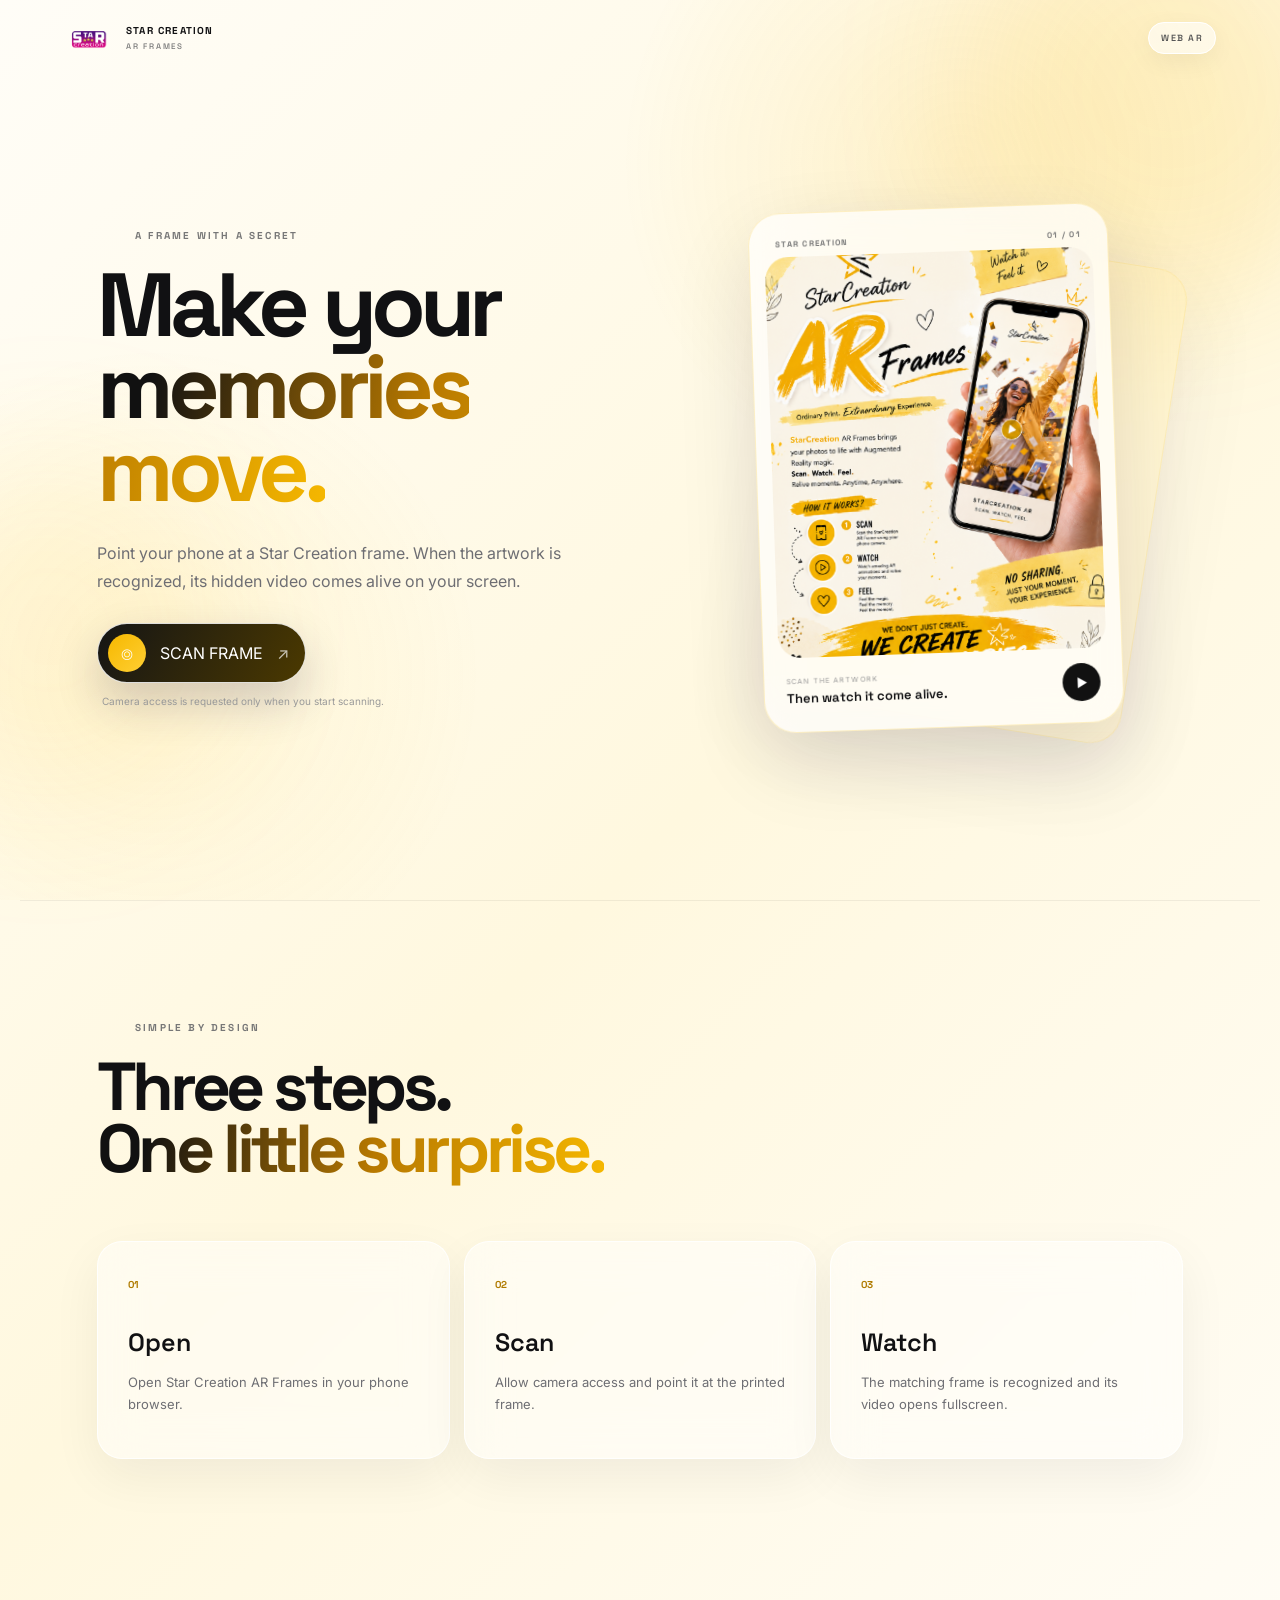
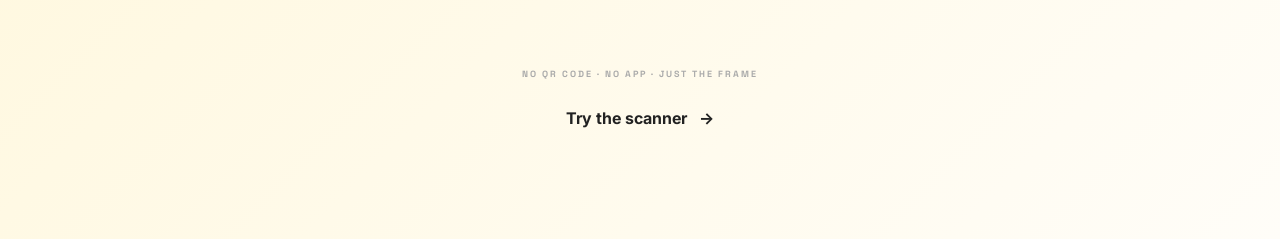
==== index.html @ 76650bda "Yellow glassmorphism AR website" ====
<!doctype html>
<html lang="en">
<head>
  <meta charset="utf-8">
  <meta name="viewport" content="width=device-width,initial-scale=1,viewport-fit=cover">
  <meta name="theme-color" content="#f5f5f7">
  <title>Star Creation AR Frames</title>
  <link rel="preconnect" href="https://fonts.googleapis.com">
  <link rel="preconnect" href="https://fonts.gstatic.com" crossorigin>
  <link href="https://fonts.googleapis.com/css2?family=Inter:wght@400;500;600;700&family=Space+Grotesk:wght@500;600;700&display=swap" rel="stylesheet">
  <link rel="stylesheet" href="style.css">
</head>
<body>
  <div class="ambient ambient-one"></div>
  <div class="ambient ambient-two"></div>

  <header class="nav">
    <a class="logo" href="#">
      <img src="assets/logo.png" alt="Star Creation">
      <span>STAR CREATION <b>AR FRAMES</b></span>
    </a>
    <div class="nav-pill">WEB AR</div>
  </header>

  <main>
    <section class="hero">
      <div class="hero-copy">
        <div class="eyebrow"><span></span> A FRAME WITH A SECRET</div>
        <h1>Make your<br><em>memories move.</em></h1>
        <p class="lead">
          Point your phone at a Star Creation frame. When the artwork is recognized,
          its hidden video comes alive on your screen.
        </p>
        <button class="scan-btn" id="startBtn">
          <span class="scan-icon">⌾</span>
          <span>SCAN FRAME</span>
          <span class="arrow">↗</span>
        </button>
        <p class="privacy">Camera access is requested only when you start scanning.</p>
      </div>

      <div class="hero-card-wrap">
        <div class="glass-card back-card"></div>
        <div class="glass-card main-card">
          <div class="card-top">
            <span>STAR CREATION</span>
            <span>01 / 01</span>
          </div>
          <div class="card-art">
            <img src="assets/home-preview.jpg" alt="Star Creation Frames preview">
            <div class="card-sheen"></div>
          </div>
          <div class="card-bottom">
            <div>
              <small>SCAN THE ARTWORK</small>
              <strong>Then watch it come alive.</strong>
            </div>
            <span class="play">▶</span>
          </div>
        </div>
      </div>
    </section>

    <section class="info">
      <div class="section-head">
        <div class="eyebrow"><span></span> SIMPLE BY DESIGN</div>
        <h2>Three steps.<br><em>One little surprise.</em></h2>
      </div>
      <div class="steps">
        <article class="glass-panel">
          <span>01</span>
          <h3>Open</h3>
          <p>Open Star Creation AR Frames in your phone browser.</p>
        </article>
        <article class="glass-panel">
          <span>02</span>
          <h3>Scan</h3>
          <p>Allow camera access and point it at the printed frame.</p>
        </article>
        <article class="glass-panel">
          <span>03</span>
          <h3>Watch</h3>
          <p>The matching frame is recognized and its video opens fullscreen.</p>
        </article>
      </div>
    </section>

    <section class="bottom-cta">
      <p>NO QR CODE · NO APP · JUST THE FRAME</p>
      <button class="text-btn" id="bottomScan">Try the scanner <span>→</span></button>
    </section>
  </main>

  <section class="scanner" id="scanner" aria-hidden="true">
    <div class="scanner-bar">
      <button class="round-btn" id="closeScanner" aria-label="Close">×</button>
      <div class="scanner-title">STAR CREATION <span>AR FRAMES</span></div>
      <div class="live-dot"></div>
    </div>

    <div class="camera-stage">
      <video id="camera" autoplay muted playsinline></video>
      <div class="camera-dim"></div>

      <div class="target-guide">
        <i class="corner tl"></i>
        <i class="corner tr"></i>
        <i class="corner bl"></i>
        <i class="corner br"></i>
        <div class="scan-line"></div>
      </div>

      <div class="scan-copy">
        <div class="radar">◎</div>
        <strong id="scanTitle">STARTING CAMERA</strong>
        <p id="scanText">Please allow camera access.</p>
        <small id="scanDebug">Preparing recognition…</small>
      </div>
    </div>

    <div class="scanner-footer">
      <span id="scannerHint">Point the rear camera at the printed frame.</span>
    </div>

    <div class="video-view" id="videoView" aria-hidden="true">
      <video id="experienceVideo" src="videos/ar-video.mp4" playsinline webkit-playsinline preload="auto"></video>
      <div class="video-gradient"></div>
      <div class="video-top-label">✦ EXPERIENCE UNLOCKED</div>
      <div class="video-controls">
        <button class="video-control" id="muteBtn">🔇 SOUND</button>
        <button class="video-control" id="replayBtn">↻ REPLAY</button>
        <button class="video-control" id="againBtn">SCAN AGAIN</button>
      </div>
    </div>
  </section>

  <div class="toast" id="toast"></div>

  <script async src="https://docs.opencv.org/4.x/opencv.js"></script>
  <script src="app.js"></script>
</body>
</html>
---- style.css ----
*{box-sizing:border-box}
:root{
  --bg:#f5f5f7;--ink:#111113;--muted:#6e6e73;--glass:rgba(255,255,255,.56);
  --glass-strong:rgba(255,255,255,.76);--line:rgba(255,255,255,.72);
  --purple:#7657ff;--pink:#ff4f9a;--shadow:0 30px 80px rgba(25,20,50,.12)
}
html{scroll-behavior:smooth}
body{margin:0;min-height:100vh;color:var(--ink);font-family:Inter,Arial,sans-serif;background:linear-gradient(135deg,#fffdf7 0%,#fff8df 48%,#fffdf8 100%);overflow-x:hidden}
button{font:inherit}
.ambient{position:fixed;border-radius:50%;filter:blur(70px);pointer-events:none;opacity:.5;z-index:-1}
.ambient-one{width:420px;height:420px;right:-100px;top:-120px;background:rgba(246,184,0,.25)}
.ambient-two{width:360px;height:360px;left:-130px;bottom:10%;background:rgba(255,207,51,.20)}
.nav{height:76px;padding:0 5vw;display:flex;align-items:center;justify-content:space-between}
.logo{display:flex;align-items:center;gap:10px;text-decoration:none;color:var(--ink)}
.logo img{width:52px;height:38px;object-fit:contain}
.logo span{font:700 10px/1.25 "Space Grotesk";letter-spacing:.12em}
.logo b{display:block;color:#777;font-weight:500;font-size:8px;letter-spacing:.22em;margin-top:4px}
.nav-pill{font:600 9px "Space Grotesk";letter-spacing:.16em;color:#555;background:rgba(255,255,255,.6);border:1px solid #fff;border-radius:999px;padding:9px 12px;box-shadow:0 8px 25px rgba(0,0,0,.05)}
.hero{min-height:calc(100vh - 76px);max-width:1240px;margin:auto;padding:70px 6vw 110px;display:grid;grid-template-columns:1.02fr .98fr;align-items:center;gap:6vw}
.eyebrow{font:700 10px "Space Grotesk";letter-spacing:.22em;color:#777;margin-bottom:22px}.eyebrow span{display:inline-block;width:24px;height:1px;background:linear-gradient(90deg,var(--yellow),#ffcf33);vertical-align:middle;margin-right:9px}
h1,h2{font-family:"Space Grotesk";letter-spacing:-.065em;line-height:.92;margin:0}h1{font-size:clamp(55px,7vw,96px)}h1 em,h2 em{font-style:normal;background:linear-gradient(100deg,#111 10%,#b87900 55%,#f6b800);-webkit-background-clip:text;background-clip:text;color:transparent}
.lead{max-width:530px;color:var(--muted);font-size:16px;line-height:1.75;margin:28px 0}
.scan-btn{border:1px solid rgba(255,255,255,.85);border-radius:999px;background:linear-gradient(120deg,#151515,#4b3900);color:#fff;padding:10px 16px 10px 10px;display:flex;align-items:center;gap:14px;box-shadow:0 20px 45px rgba(42,32,75,.2);cursor:pointer}
.scan-icon{width:38px;height:38px;border-radius:50%;display:grid;place-items:center;background:linear-gradient(135deg,#f6b800,#ffcf33);font-size:20px}.arrow{font-size:16px;opacity:.7}.privacy{font-size:10px;color:#999;margin:12px 0 0 5px}
.hero-card-wrap{height:590px;display:grid;place-items:center;position:relative}.glass-card{position:absolute;width:min(360px,74%);border-radius:32px;border:1px solid rgba(255,255,255,.9);background:rgba(255,255,255,.48);backdrop-filter:blur(25px);-webkit-backdrop-filter:blur(25px);box-shadow:var(--shadow)}
.back-card{height:480px;transform:rotate(9deg) translate(42px,8px);opacity:.62}.main-card{height:520px;padding:15px;display:flex;flex-direction:column;justify-content:space-between;transform:rotate(-2deg)}
.card-top{display:flex;justify-content:space-between;padding:10px 11px 8px;font:700 8px "Space Grotesk";letter-spacing:.16em;color:#777}
.card-art{position:relative;flex:1;border-radius:23px;overflow:hidden;background:#ddd}.card-art img{width:100%;height:100%;object-fit:cover;display:block}.card-sheen{position:absolute;inset:0;background:linear-gradient(120deg,transparent 25%,rgba(255,255,255,.4),transparent 55%);transform:translateX(-100%);animation:sheen 4s infinite}@keyframes sheen{50%,100%{transform:translateX(100%)}}
.card-bottom{display:flex;justify-content:space-between;align-items:center;padding:15px 7px 6px}.card-bottom small{display:block;font-size:7px;letter-spacing:.16em;color:#999}.card-bottom strong{display:block;font:600 13px "Space Grotesk";margin-top:4px}.play{width:38px;height:38px;border-radius:50%;display:grid;place-items:center;background:#111;color:#fff;font-size:12px}
.info{max-width:1240px;margin:auto;padding:120px 6vw;border-top:1px solid rgba(0,0,0,.06)}h2{font-size:clamp(44px,5.3vw,72px)}.steps{display:grid;grid-template-columns:repeat(3,1fr);gap:14px;margin-top:60px}.glass-panel{padding:30px;border:1px solid rgba(255,255,255,.85);border-radius:25px;background:rgba(255,255,255,.47);backdrop-filter:blur(22px);box-shadow:0 18px 50px rgba(20,18,35,.06)}.glass-panel span{font:700 10px "Space Grotesk";color:#b07b00}.glass-panel h3{font:600 25px "Space Grotesk";margin:34px 0 10px}.glass-panel p{font-size:13px;line-height:1.7;color:var(--muted)}
.bottom-cta{text-align:center;padding:80px 20px 110px}.bottom-cta p{font:700 9px "Space Grotesk";letter-spacing:.22em;color:#aaa}.text-btn{margin-top:18px;border:0;background:none;color:#222;font-weight:700;cursor:pointer}.text-btn span{margin-left:8px}
.scanner{position:fixed;inset:0;z-index:100;background:#000;visibility:hidden;opacity:0;transition:.25s}.scanner.active{visibility:visible;opacity:1}
.scanner-bar{position:absolute;z-index:5;left:0;right:0;top:0;height:78px;padding:15px 18px;display:flex;align-items:center;justify-content:space-between;background:linear-gradient(#0008,transparent)}
.round-btn{width:42px;height:42px;border:1px solid #ffffff2b;border-radius:50%;background:#ffffff10;color:#fff;font-size:28px;cursor:pointer}.scanner-title{font:700 10px "Space Grotesk";letter-spacing:.16em}.scanner-title span{opacity:.45}.live-dot{width:7px;height:7px;border-radius:50%;background:#ff486e;box-shadow:0 0 12px #ff486e}
.camera-stage{position:absolute;inset:0}.camera-stage>video{width:100%;height:100%;object-fit:cover}.camera-dim{position:absolute;inset:0;background:radial-gradient(ellipse at center,transparent 25%,#0002 60%,#0008)}
.target-guide{position:absolute;left:50%;top:44%;transform:translate(-50%,-50%);width:min(78vw,430px);aspect-ratio:4/5;border:1px solid #fff1}
.corner{position:absolute;width:44px;height:44px;border-color:#fff;border-style:solid}.tl{left:-2px;top:-2px;border-width:2px 0 0 2px}.tr{right:-2px;top:-2px;border-width:2px 2px 0 0}.bl{left:-2px;bottom:-2px;border-width:0 0 2px 2px}.br{right:-2px;bottom:-2px;border-width:0 2px 2px 0}.scan-line{position:absolute;left:4%;right:4%;top:8%;height:1px;background:linear-gradient(90deg,transparent,#f6b800,transparent);box-shadow:0 0 20px #f6b800;animation:scan 2.6s ease-in-out infinite}@keyframes scan{0%,100%{top:8%;opacity:.3}50%{top:92%;opacity:1}}
.scan-copy{position:absolute;left:50%;top:67%;transform:translateX(-50%);text-align:center;width:90%;color:#fff;text-shadow:0 2px 16px #000}.radar{font-size:34px;margin-bottom:8px}.scan-copy strong{font:700 12px "Space Grotesk";letter-spacing:.18em}.scan-copy p{font-size:12px;color:#ddd;margin:8px 0}.scan-copy small{font:9px monospace;color:#bbb}
.scanner-footer{position:absolute;z-index:5;left:0;right:0;bottom:0;padding:24px;text-align:center;background:linear-gradient(transparent,#000d);color:#bbb;font-size:10px}
.video-view{position:absolute;inset:0;z-index:20;background:#000;display:none}.video-view.show{display:block}.video-view>video{width:100%;height:100%;object-fit:contain;background:#000}.video-gradient{position:absolute;inset:0;background:linear-gradient(#0005,transparent 22%,transparent 72%,#0009);pointer-events:none}.video-top-label{position:absolute;top:26px;left:50%;transform:translateX(-50%);padding:9px 13px;border:1px solid #fff3;border-radius:999px;background:#0005;color:#fff;font:700 8px "Space Grotesk";letter-spacing:.15em}.video-controls{position:absolute;bottom:28px;left:0;right:0;display:flex;justify-content:center;gap:7px;flex-wrap:wrap}.video-control{border:1px solid #fff3;border-radius:999px;background:#0007;color:#fff;padding:10px 13px;font:700 9px Inter;cursor:pointer}
.toast{position:fixed;z-index:200;bottom:24px;left:50%;transform:translate(-50%,20px);opacity:0;background:#fff;color:#111;padding:11px 16px;border-radius:999px;font-size:11px;font-weight:700;transition:.25s;max-width:90%;text-align:center}.toast.show{opacity:1;transform:translate(-50%,0)}
@media(max-width:820px){.hero{grid-template-columns:1fr;padding-top:35px}.hero-card-wrap{height:470px;order:-1}.main-card{height:410px}.back-card{height:380px}.hero-copy{text-align:center}.lead{margin:22px auto}.scan-btn{margin:auto}.privacy{margin-bottom:0}.steps{grid-template-columns:1fr}.info{padding-top:85px}.logo span{display:none}}

/* Star Creation yellow contrast theme */
body::before{
  content:"";
  position:fixed;
  inset:0;
  pointer-events:none;
  z-index:-2;
  background:
    radial-gradient(circle at 75% 18%, rgba(246,184,0,.12), transparent 28%),
    radial-gradient(circle at 12% 75%, rgba(255,207,51,.10), transparent 25%);
}
.hero-card-wrap .main-card{
  background:rgba(255,255,255,.72);
  border-color:rgba(246,184,0,.20);
}
.hero-card-wrap .back-card{
  background:rgba(255,235,160,.38);
  border-color:rgba(246,184,0,.20);
}
.card-art img{
  filter:none;
  opacity:1;
}
.scan-btn:hover{
  transform:translateY(-2px);
  box-shadow:0 24px 50px rgba(160,110,0,.24);
}
.scan-btn{transition:.2s ease}
.glass-panel:hover{
  border-color:rgba(246,184,0,.35);
  box-shadow:0 22px 55px rgba(120,80,0,.10);
}
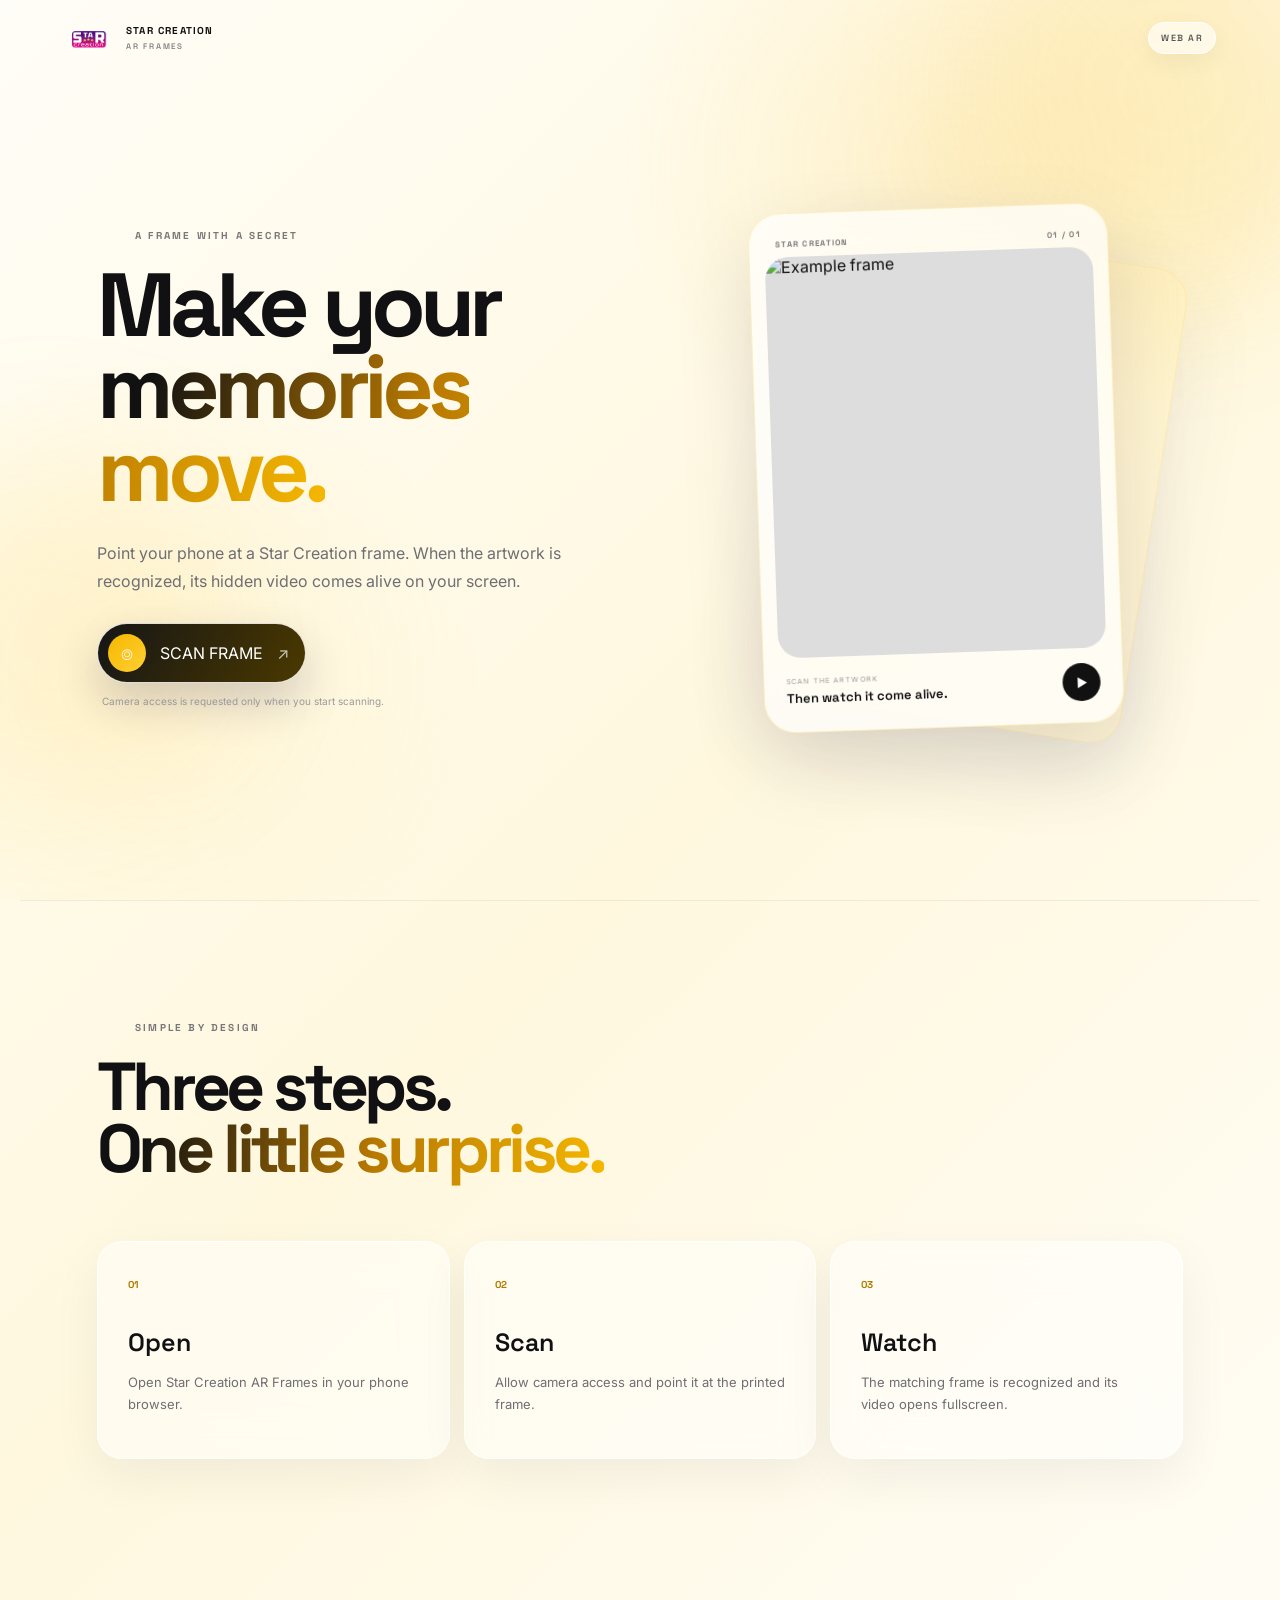
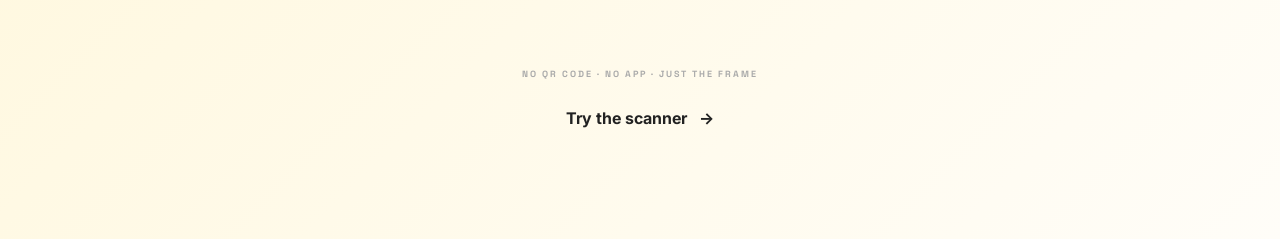
==== commit 3c2e25a7: "Update index.html" ====
--- a/index.html
+++ b/index.html
@@ -47,7 +47,7 @@
             <span>01 / 01</span>
           </div>
           <div class="card-art">
-            <img src="assets/home-preview.jpg" alt="Star Creation Frames preview">
+            <img src="assets/target-poster.jpg" alt="Example frame">
             <div class="card-sheen"></div>
           </div>
           <div class="card-bottom">
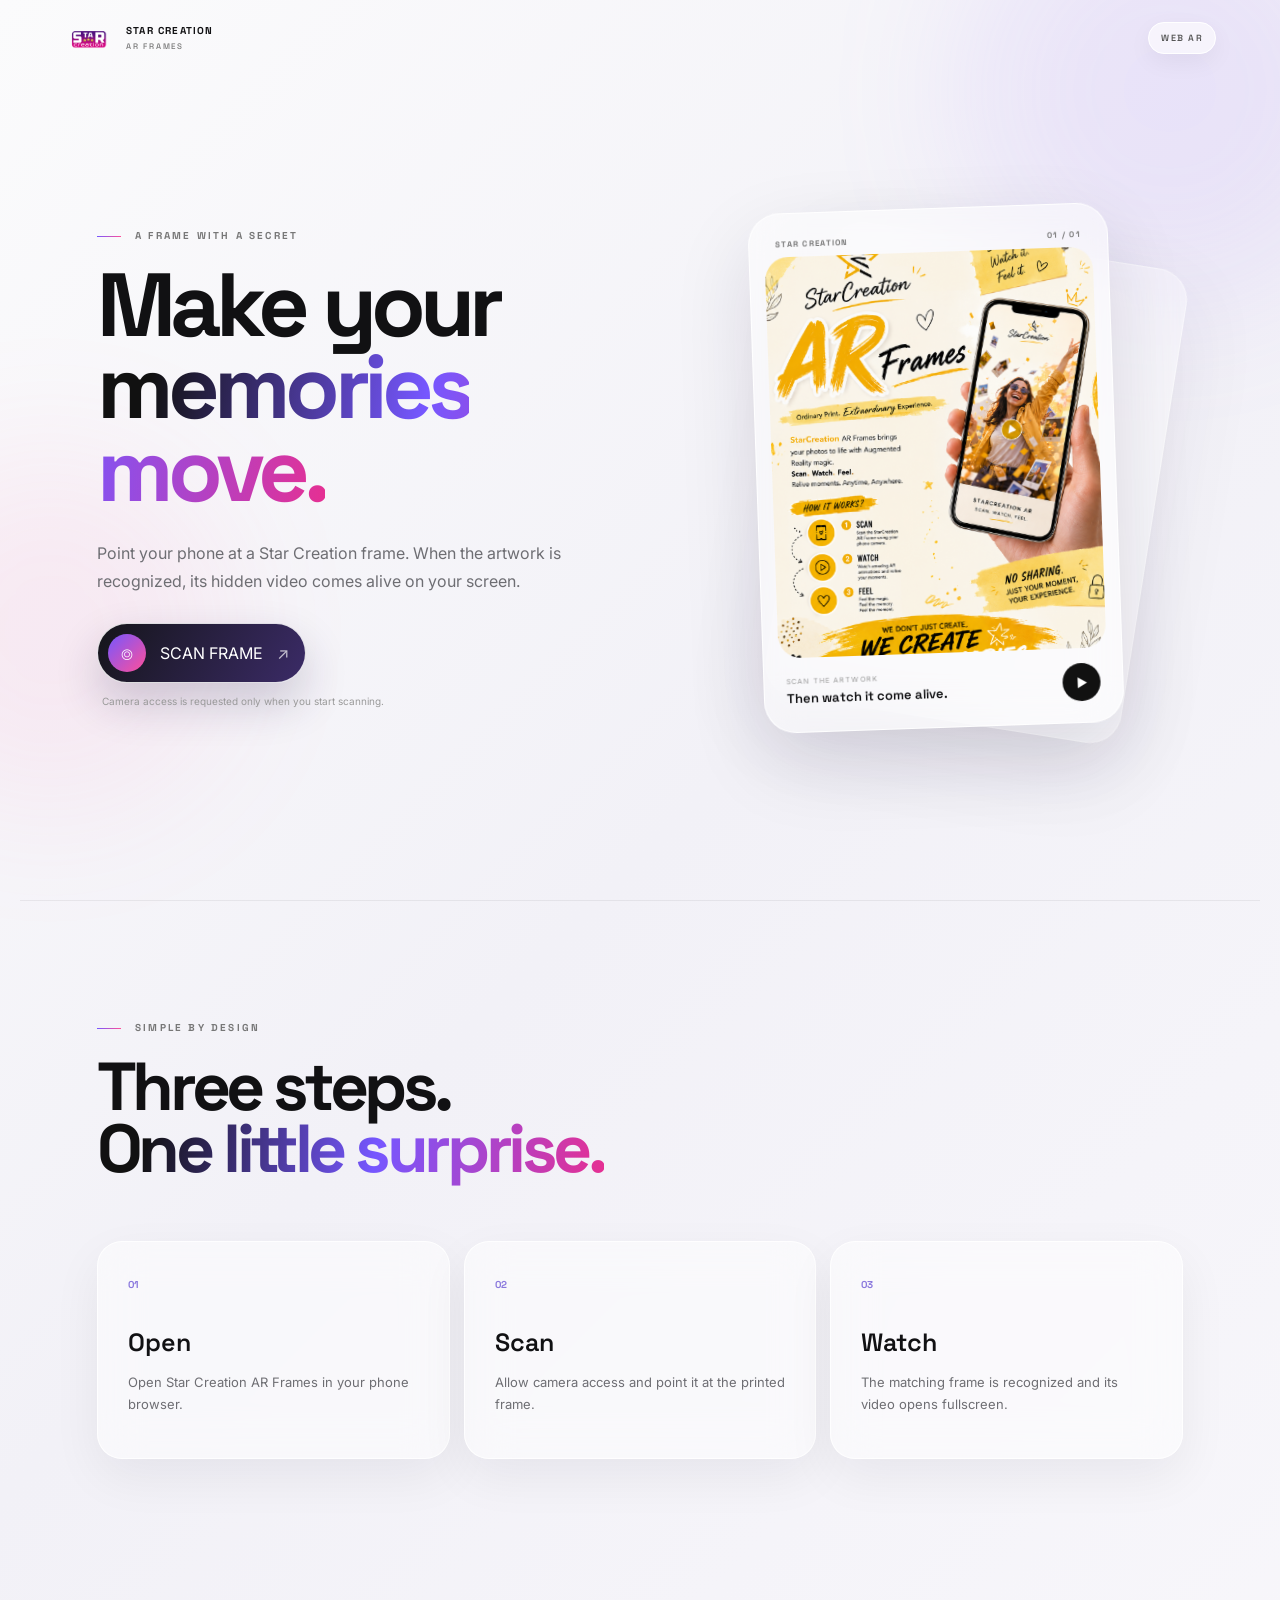
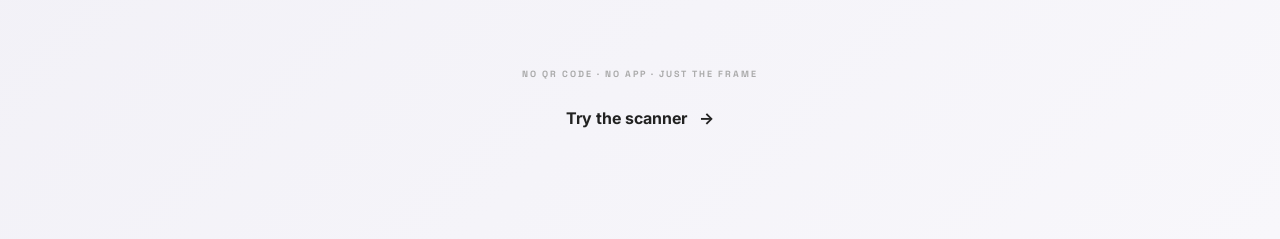
==== commit d61017a1: "Update index.html" ====
--- a/index.html
+++ b/index.html
@@ -47,7 +47,7 @@
             <span>01 / 01</span>
           </div>
           <div class="card-art">
-            <img src="assets/target-poster.jpg" alt="Example frame">
+            <img src="assets/home-preview.jpg" alt="Star Creation AR Frames preview">
             <div class="card-sheen"></div>
           </div>
           <div class="card-bottom">
--- a/style.css
+++ b/style.css
@@ -5,11 +5,11 @@
   --purple:#7657ff;--pink:#ff4f9a;--shadow:0 30px 80px rgba(25,20,50,.12)
 }
 html{scroll-behavior:smooth}
-body{margin:0;min-height:100vh;color:var(--ink);font-family:Inter,Arial,sans-serif;background:linear-gradient(135deg,#fffdf7 0%,#fff8df 48%,#fffdf8 100%);overflow-x:hidden}
+body{margin:0;min-height:100vh;color:var(--ink);font-family:Inter,Arial,sans-serif;background:linear-gradient(135deg,#fbfbfc 0%,#f2f1f7 48%,#f8f7fb 100%);overflow-x:hidden}
 button{font:inherit}
 .ambient{position:fixed;border-radius:50%;filter:blur(70px);pointer-events:none;opacity:.5;z-index:-1}
-.ambient-one{width:420px;height:420px;right:-100px;top:-120px;background:rgba(246,184,0,.25)}
-.ambient-two{width:360px;height:360px;left:-130px;bottom:10%;background:rgba(255,207,51,.20)}
+.ambient-one{width:420px;height:420px;right:-100px;top:-120px;background:rgba(164,126,255,.25)}
+.ambient-two{width:360px;height:360px;left:-130px;bottom:10%;background:rgba(255,104,171,.18)}
 .nav{height:76px;padding:0 5vw;display:flex;align-items:center;justify-content:space-between}
 .logo{display:flex;align-items:center;gap:10px;text-decoration:none;color:var(--ink)}
 .logo img{width:52px;height:38px;object-fit:contain}
@@ -17,59 +17,26 @@
 .logo b{display:block;color:#777;font-weight:500;font-size:8px;letter-spacing:.22em;margin-top:4px}
 .nav-pill{font:600 9px "Space Grotesk";letter-spacing:.16em;color:#555;background:rgba(255,255,255,.6);border:1px solid #fff;border-radius:999px;padding:9px 12px;box-shadow:0 8px 25px rgba(0,0,0,.05)}
 .hero{min-height:calc(100vh - 76px);max-width:1240px;margin:auto;padding:70px 6vw 110px;display:grid;grid-template-columns:1.02fr .98fr;align-items:center;gap:6vw}
-.eyebrow{font:700 10px "Space Grotesk";letter-spacing:.22em;color:#777;margin-bottom:22px}.eyebrow span{display:inline-block;width:24px;height:1px;background:linear-gradient(90deg,var(--yellow),#ffcf33);vertical-align:middle;margin-right:9px}
-h1,h2{font-family:"Space Grotesk";letter-spacing:-.065em;line-height:.92;margin:0}h1{font-size:clamp(55px,7vw,96px)}h1 em,h2 em{font-style:normal;background:linear-gradient(100deg,#111 10%,#b87900 55%,#f6b800);-webkit-background-clip:text;background-clip:text;color:transparent}
+.eyebrow{font:700 10px "Space Grotesk";letter-spacing:.22em;color:#777;margin-bottom:22px}.eyebrow span{display:inline-block;width:24px;height:1px;background:linear-gradient(90deg,var(--purple),var(--pink));vertical-align:middle;margin-right:9px}
+h1,h2{font-family:"Space Grotesk";letter-spacing:-.065em;line-height:.92;margin:0}h1{font-size:clamp(55px,7vw,96px)}h1 em,h2 em{font-style:normal;background:linear-gradient(100deg,#111 10%,#7657ff 55%,#e72f91);-webkit-background-clip:text;background-clip:text;color:transparent}
 .lead{max-width:530px;color:var(--muted);font-size:16px;line-height:1.75;margin:28px 0}
-.scan-btn{border:1px solid rgba(255,255,255,.85);border-radius:999px;background:linear-gradient(120deg,#151515,#4b3900);color:#fff;padding:10px 16px 10px 10px;display:flex;align-items:center;gap:14px;box-shadow:0 20px 45px rgba(42,32,75,.2);cursor:pointer}
-.scan-icon{width:38px;height:38px;border-radius:50%;display:grid;place-items:center;background:linear-gradient(135deg,#f6b800,#ffcf33);font-size:20px}.arrow{font-size:16px;opacity:.7}.privacy{font-size:10px;color:#999;margin:12px 0 0 5px}
+.scan-btn{border:1px solid rgba(255,255,255,.85);border-radius:999px;background:linear-gradient(120deg,#15151a,#3b2b67);color:#fff;padding:10px 16px 10px 10px;display:flex;align-items:center;gap:14px;box-shadow:0 20px 45px rgba(42,32,75,.2);cursor:pointer}
+.scan-icon{width:38px;height:38px;border-radius:50%;display:grid;place-items:center;background:linear-gradient(135deg,var(--purple),var(--pink));font-size:20px}.arrow{font-size:16px;opacity:.7}.privacy{font-size:10px;color:#999;margin:12px 0 0 5px}
 .hero-card-wrap{height:590px;display:grid;place-items:center;position:relative}.glass-card{position:absolute;width:min(360px,74%);border-radius:32px;border:1px solid rgba(255,255,255,.9);background:rgba(255,255,255,.48);backdrop-filter:blur(25px);-webkit-backdrop-filter:blur(25px);box-shadow:var(--shadow)}
 .back-card{height:480px;transform:rotate(9deg) translate(42px,8px);opacity:.62}.main-card{height:520px;padding:15px;display:flex;flex-direction:column;justify-content:space-between;transform:rotate(-2deg)}
 .card-top{display:flex;justify-content:space-between;padding:10px 11px 8px;font:700 8px "Space Grotesk";letter-spacing:.16em;color:#777}
 .card-art{position:relative;flex:1;border-radius:23px;overflow:hidden;background:#ddd}.card-art img{width:100%;height:100%;object-fit:cover;display:block}.card-sheen{position:absolute;inset:0;background:linear-gradient(120deg,transparent 25%,rgba(255,255,255,.4),transparent 55%);transform:translateX(-100%);animation:sheen 4s infinite}@keyframes sheen{50%,100%{transform:translateX(100%)}}
 .card-bottom{display:flex;justify-content:space-between;align-items:center;padding:15px 7px 6px}.card-bottom small{display:block;font-size:7px;letter-spacing:.16em;color:#999}.card-bottom strong{display:block;font:600 13px "Space Grotesk";margin-top:4px}.play{width:38px;height:38px;border-radius:50%;display:grid;place-items:center;background:#111;color:#fff;font-size:12px}
-.info{max-width:1240px;margin:auto;padding:120px 6vw;border-top:1px solid rgba(0,0,0,.06)}h2{font-size:clamp(44px,5.3vw,72px)}.steps{display:grid;grid-template-columns:repeat(3,1fr);gap:14px;margin-top:60px}.glass-panel{padding:30px;border:1px solid rgba(255,255,255,.85);border-radius:25px;background:rgba(255,255,255,.47);backdrop-filter:blur(22px);box-shadow:0 18px 50px rgba(20,18,35,.06)}.glass-panel span{font:700 10px "Space Grotesk";color:#b07b00}.glass-panel h3{font:600 25px "Space Grotesk";margin:34px 0 10px}.glass-panel p{font-size:13px;line-height:1.7;color:var(--muted)}
+.info{max-width:1240px;margin:auto;padding:120px 6vw;border-top:1px solid rgba(0,0,0,.06)}h2{font-size:clamp(44px,5.3vw,72px)}.steps{display:grid;grid-template-columns:repeat(3,1fr);gap:14px;margin-top:60px}.glass-panel{padding:30px;border:1px solid rgba(255,255,255,.85);border-radius:25px;background:rgba(255,255,255,.47);backdrop-filter:blur(22px);box-shadow:0 18px 50px rgba(20,18,35,.06)}.glass-panel span{font:700 10px "Space Grotesk";color:#8b79dd}.glass-panel h3{font:600 25px "Space Grotesk";margin:34px 0 10px}.glass-panel p{font-size:13px;line-height:1.7;color:var(--muted)}
 .bottom-cta{text-align:center;padding:80px 20px 110px}.bottom-cta p{font:700 9px "Space Grotesk";letter-spacing:.22em;color:#aaa}.text-btn{margin-top:18px;border:0;background:none;color:#222;font-weight:700;cursor:pointer}.text-btn span{margin-left:8px}
 .scanner{position:fixed;inset:0;z-index:100;background:#000;visibility:hidden;opacity:0;transition:.25s}.scanner.active{visibility:visible;opacity:1}
 .scanner-bar{position:absolute;z-index:5;left:0;right:0;top:0;height:78px;padding:15px 18px;display:flex;align-items:center;justify-content:space-between;background:linear-gradient(#0008,transparent)}
 .round-btn{width:42px;height:42px;border:1px solid #ffffff2b;border-radius:50%;background:#ffffff10;color:#fff;font-size:28px;cursor:pointer}.scanner-title{font:700 10px "Space Grotesk";letter-spacing:.16em}.scanner-title span{opacity:.45}.live-dot{width:7px;height:7px;border-radius:50%;background:#ff486e;box-shadow:0 0 12px #ff486e}
 .camera-stage{position:absolute;inset:0}.camera-stage>video{width:100%;height:100%;object-fit:cover}.camera-dim{position:absolute;inset:0;background:radial-gradient(ellipse at center,transparent 25%,#0002 60%,#0008)}
 .target-guide{position:absolute;left:50%;top:44%;transform:translate(-50%,-50%);width:min(78vw,430px);aspect-ratio:4/5;border:1px solid #fff1}
-.corner{position:absolute;width:44px;height:44px;border-color:#fff;border-style:solid}.tl{left:-2px;top:-2px;border-width:2px 0 0 2px}.tr{right:-2px;top:-2px;border-width:2px 2px 0 0}.bl{left:-2px;bottom:-2px;border-width:0 0 2px 2px}.br{right:-2px;bottom:-2px;border-width:0 2px 2px 0}.scan-line{position:absolute;left:4%;right:4%;top:8%;height:1px;background:linear-gradient(90deg,transparent,#f6b800,transparent);box-shadow:0 0 20px #f6b800;animation:scan 2.6s ease-in-out infinite}@keyframes scan{0%,100%{top:8%;opacity:.3}50%{top:92%;opacity:1}}
+.corner{position:absolute;width:44px;height:44px;border-color:#fff;border-style:solid}.tl{left:-2px;top:-2px;border-width:2px 0 0 2px}.tr{right:-2px;top:-2px;border-width:2px 2px 0 0}.bl{left:-2px;bottom:-2px;border-width:0 0 2px 2px}.br{right:-2px;bottom:-2px;border-width:0 2px 2px 0}.scan-line{position:absolute;left:4%;right:4%;top:8%;height:1px;background:linear-gradient(90deg,transparent,#ff5da7,transparent);box-shadow:0 0 20px #ff5da7;animation:scan 2.6s ease-in-out infinite}@keyframes scan{0%,100%{top:8%;opacity:.3}50%{top:92%;opacity:1}}
 .scan-copy{position:absolute;left:50%;top:67%;transform:translateX(-50%);text-align:center;width:90%;color:#fff;text-shadow:0 2px 16px #000}.radar{font-size:34px;margin-bottom:8px}.scan-copy strong{font:700 12px "Space Grotesk";letter-spacing:.18em}.scan-copy p{font-size:12px;color:#ddd;margin:8px 0}.scan-copy small{font:9px monospace;color:#bbb}
 .scanner-footer{position:absolute;z-index:5;left:0;right:0;bottom:0;padding:24px;text-align:center;background:linear-gradient(transparent,#000d);color:#bbb;font-size:10px}
 .video-view{position:absolute;inset:0;z-index:20;background:#000;display:none}.video-view.show{display:block}.video-view>video{width:100%;height:100%;object-fit:contain;background:#000}.video-gradient{position:absolute;inset:0;background:linear-gradient(#0005,transparent 22%,transparent 72%,#0009);pointer-events:none}.video-top-label{position:absolute;top:26px;left:50%;transform:translateX(-50%);padding:9px 13px;border:1px solid #fff3;border-radius:999px;background:#0005;color:#fff;font:700 8px "Space Grotesk";letter-spacing:.15em}.video-controls{position:absolute;bottom:28px;left:0;right:0;display:flex;justify-content:center;gap:7px;flex-wrap:wrap}.video-control{border:1px solid #fff3;border-radius:999px;background:#0007;color:#fff;padding:10px 13px;font:700 9px Inter;cursor:pointer}
 .toast{position:fixed;z-index:200;bottom:24px;left:50%;transform:translate(-50%,20px);opacity:0;background:#fff;color:#111;padding:11px 16px;border-radius:999px;font-size:11px;font-weight:700;transition:.25s;max-width:90%;text-align:center}.toast.show{opacity:1;transform:translate(-50%,0)}
 @media(max-width:820px){.hero{grid-template-columns:1fr;padding-top:35px}.hero-card-wrap{height:470px;order:-1}.main-card{height:410px}.back-card{height:380px}.hero-copy{text-align:center}.lead{margin:22px auto}.scan-btn{margin:auto}.privacy{margin-bottom:0}.steps{grid-template-columns:1fr}.info{padding-top:85px}.logo span{display:none}}
-
-/* Star Creation yellow contrast theme */
-body::before{
-  content:"";
-  position:fixed;
-  inset:0;
-  pointer-events:none;
-  z-index:-2;
-  background:
-    radial-gradient(circle at 75% 18%, rgba(246,184,0,.12), transparent 28%),
-    radial-gradient(circle at 12% 75%, rgba(255,207,51,.10), transparent 25%);
-}
-.hero-card-wrap .main-card{
-  background:rgba(255,255,255,.72);
-  border-color:rgba(246,184,0,.20);
-}
-.hero-card-wrap .back-card{
-  background:rgba(255,235,160,.38);
-  border-color:rgba(246,184,0,.20);
-}
-.card-art img{
-  filter:none;
-  opacity:1;
-}
-.scan-btn:hover{
-  transform:translateY(-2px);
-  box-shadow:0 24px 50px rgba(160,110,0,.24);
-}
-.scan-btn{transition:.2s ease}
-.glass-panel:hover{
-  border-color:rgba(246,184,0,.35);
-  box-shadow:0 22px 55px rgba(120,80,0,.10);
-}
